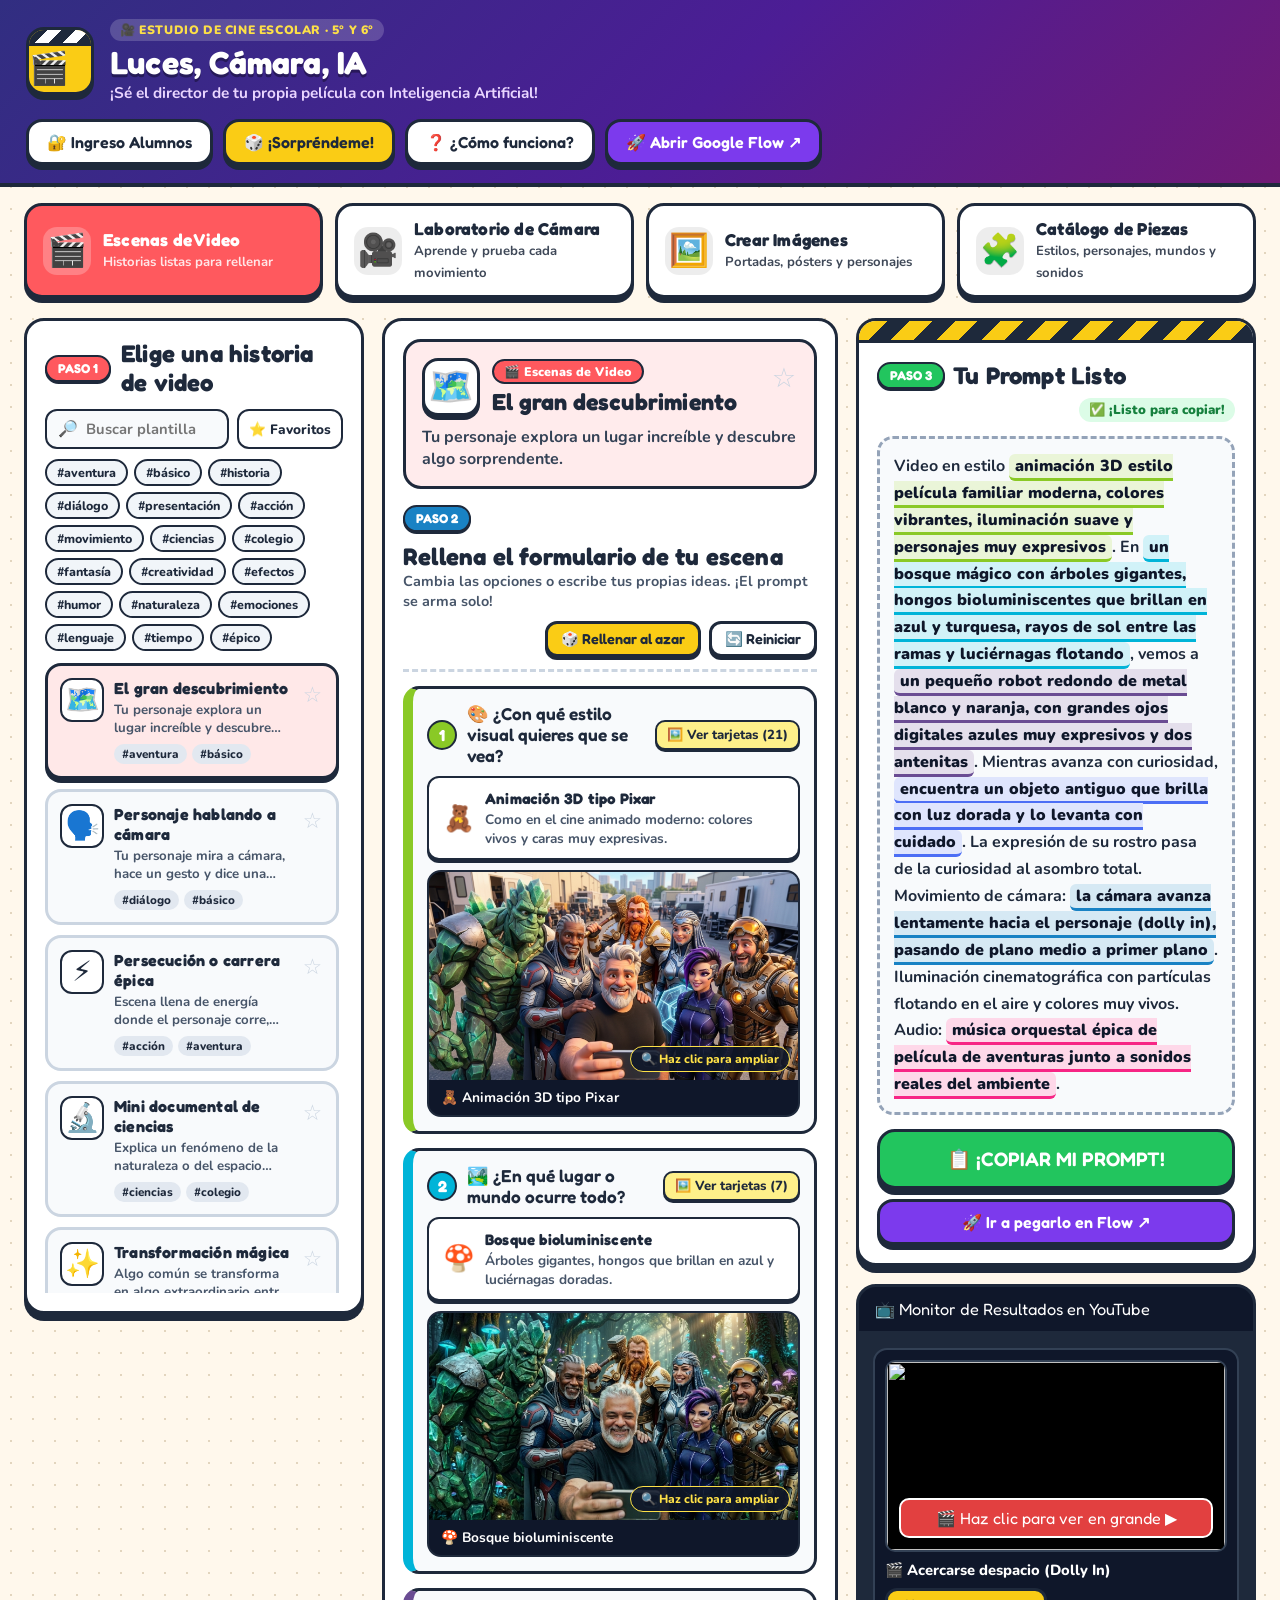
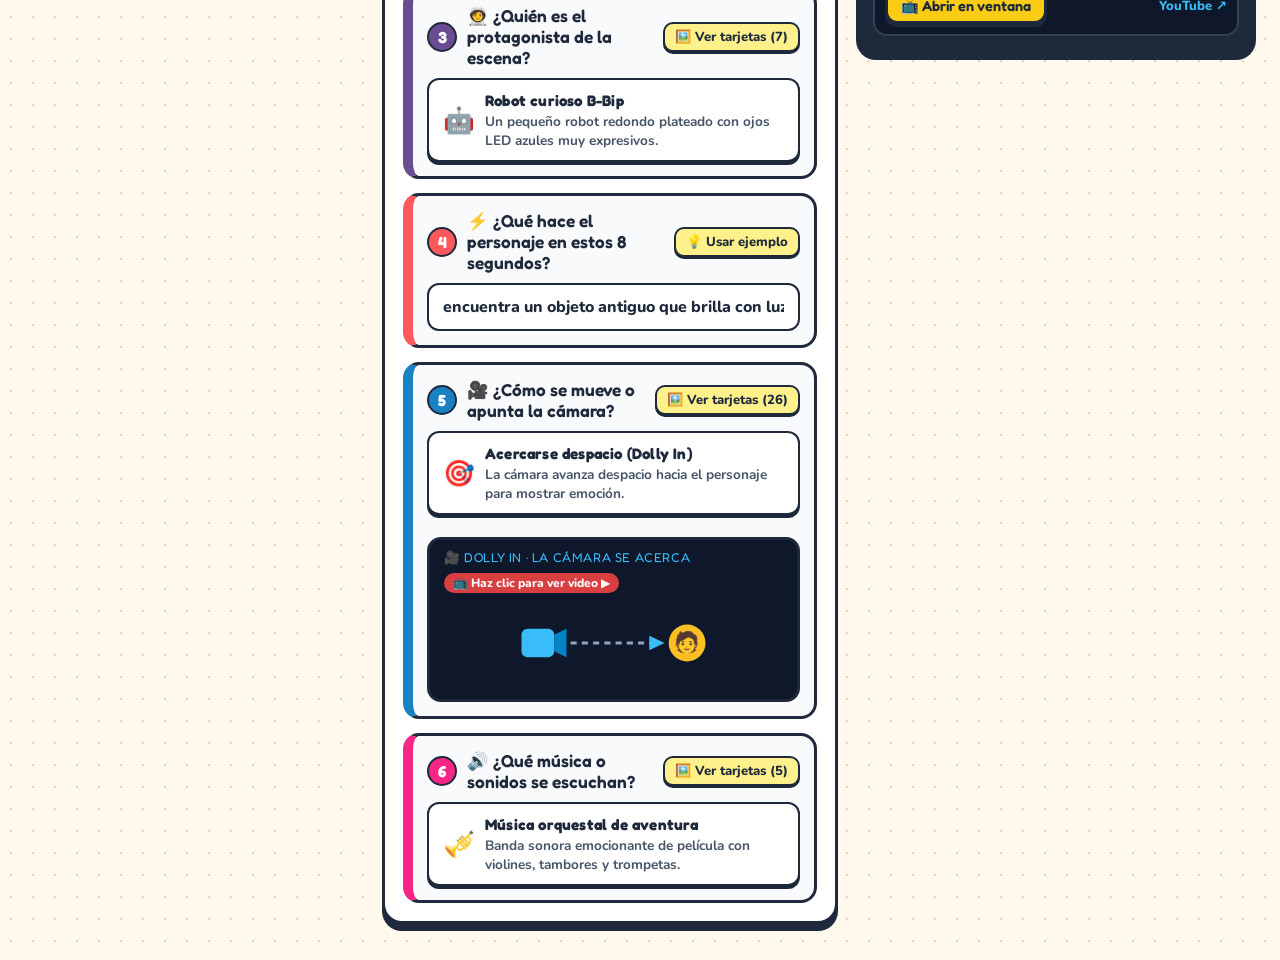
==== index.html @ a2be79e8 "Add scenario images for all 7 scenarios and show them in cards and modal" ====
<!DOCTYPE html>
<html lang="es">
<head>
  <meta charset="UTF-8">
  <meta name="viewport" content="width=device-width, initial-scale=1.0">
  <meta http-equiv="Cache-Control" content="no-cache, no-store, must-revalidate">
  <meta http-equiv="Pragma" content="no-cache">
  <meta http-equiv="Expires" content="0">
  <title>Luces, Cámara, IA 🎬 — Crea tus películas con Google Flow</title>
  <meta name="description" content="Luces, Cámara, IA: estudio de cine escolar para crear prompts de Google Flow. Elige plantilla, rellena el formulario y copia tu prompt.">
  <link rel="icon" href="data:image/svg+xml,<svg xmlns='http://www.w3.org/2000/svg' viewBox='0 0 100 100'><text y='.9em' font-size='90'>🎬</text></svg>">
  <link rel="preconnect" href="https://fonts.googleapis.com">
  <link rel="preconnect" href="https://fonts.gstatic.com" crossorigin>
  <link href="https://fonts.googleapis.com/css2?family=Fredoka:wght@500;600;700&family=Nunito:wght@600;700;800;900&display=swap" rel="stylesheet">
  <link rel="stylesheet" href="css/estilos.css?v=25">
</head>
<body>
  <!-- Aviso de borrador sin publicar (solo navegador del profe) -->
  <div id="aviso-borrador" class="aviso-borrador" hidden>
    ⚠️ Tienes cambios guardados en este navegador. Pulsa <b>💾 Exportar biblioteca.js</b> y súbelo a GitHub para que los alumnos los vean.
  </div>

  <!-- Barra superior del modo profe -->
  <div id="barra-profe" class="barra-profe" hidden>
    <span class="barra-profe__titulo">👩‍🏫 MODO PROFE ACTIVO</span>
    <button class="btn3d btn3d--sm btn3d--amarillo" data-profe="nuevo">➕ Nueva plantilla / pieza</button>
    <button class="btn3d btn3d--sm btn3d--verde" data-profe="exportar">💾 Exportar biblioteca.js</button>
    <button class="btn3d btn3d--sm btn3d--blanco" data-profe="importar">📂 Importar</button>
    <button class="btn3d btn3d--sm btn3d--blanco" data-profe="descartar">↩️ Descartar borrador</button>
    <button class="btn3d btn3d--sm btn3d--rojo" data-profe="salir">🚪 Salir</button>
    <input type="file" id="input-importar" accept=".js,.json" hidden>
  </div>

  <!-- Cabecera estilo videojuego / estudio de cine -->
  <header class="cabecera">
    <div class="cabecera__izq">
      <button id="logo" class="claqueta" title="Inicio (5 clics para Modo Profe)" aria-label="Inicio">
        <span class="claqueta__top"></span>
        <span class="claqueta__icono">🎬</span>
      </button>
      <div>
        <div class="cabecera__insignia">🎥 ESTUDIO DE CINE ESCOLAR · 5° Y 6°</div>
        <h1 id="titulo-app">Luces, Cámara, IA</h1>
        <p id="subtitulo-app" class="cabecera__sub"></p>
      </div>
    </div>

    <div class="cabecera__der">
      <button id="btn-usuario" class="btn3d btn3d--blanco" title="Inicia sesión con tu usuario del Taller de Robótica para guardar tus películas">
        🔐 Ingreso Alumnos
      </button>
      <button id="btn-azar-global" class="btn3d btn3d--amarillo" title="Elige una plantilla y rellénala al azar">
        🎲 ¡Sorpréndeme!
      </button>
      <button id="btn-ayuda" class="btn3d btn3d--blanco">
        ❓ ¿Cómo funciona?
      </button>
      <a class="btn3d btn3d--morado" href="https://labs.google/fx/tools/flow" target="_blank" rel="noopener">
        🚀 Abrir Google Flow ↗
      </a>
    </div>
  </header>

  <!-- Selector de modo principal -->
  <nav id="tabs-modo" class="tabs-modo" aria-label="Secciones del estudio">
    <button id="tab-mi-pelicula" class="tab-modo" data-modo="produccion" style="--c:#22c55e" hidden>
      <span class="tab-modo__emoji">🎞️</span>
      <div>
        <strong>Mi Película</strong>
        <small>Personajes → Escenario → Escenas</small>
      </div>
    </button>
    <button class="tab-modo activa" data-modo="video" style="--c:#ff595e">
      <span class="tab-modo__emoji">🎬</span>
      <div>
        <strong>Escenas de Video</strong>
        <small>Historias listas para rellenar</small>
      </div>
    </button>
    <button class="tab-modo" data-modo="camara" style="--c:#1982c4">
      <span class="tab-modo__emoji">🎥</span>
      <div>
        <strong>Laboratorio de Cámara</strong>
        <small>Aprende y prueba cada movimiento</small>
      </div>
    </button>
    <button class="tab-modo" data-modo="imagen" style="--c:#ff924c">
      <span class="tab-modo__emoji">🖼️</span>
      <div>
        <strong>Crear Imágenes</strong>
        <small>Portadas, pósters y personajes</small>
      </div>
    </button>
    <button class="tab-modo" data-modo="piezas" style="--c:#8ac926">
      <span class="tab-modo__emoji">🧩</span>
      <div>
        <strong>Catálogo de Piezas</strong>
        <small>Estilos, personajes, mundos y sonidos</small>
      </div>
    </button>
  </nav>

  <!-- ==================== VISTA 0: MI PELÍCULA (producción por etapas) ==================== -->
  <section id="vista-produccion" class="produccion" hidden></section>

  <!-- ==================== VISTA 1: ESTUDIO CONSTRUCTOR ==================== -->
  <main id="vista-estudio" class="estudio">
    <!-- Columna izquierda: Plantillas para elegir -->
    <aside class="panel panel--plantillas">
      <div class="panel__cab">
        <span class="paso-pill">PASO 1</span>
        <h2 id="titulo-paso1">Elige tu plantilla</h2>
      </div>

      <div class="filtros-plantillas">
        <label class="buscador">
          <span>🔎</span>
          <input id="buscar-plantilla" type="search" placeholder="Buscar plantilla o cámara…" autocomplete="off">
        </label>
        <button id="btn-solo-favs" class="btn-fav-filtro" aria-pressed="false" title="Ver solo mis favoritos">
          ⭐ Favoritos
        </button>
      </div>

      <div id="etiquetas-plantillas" class="chips-bar"></div>

      <div id="lista-plantillas" class="lista-plantillas" role="listbox" aria-label="Plantillas disponibles"></div>
    </aside>

    <!-- Columna central: Formulario interactivo de variables -->
    <section class="panel panel--formulario" aria-live="polite">
      <div id="ficha-plantilla" class="ficha-plantilla"></div>

      <div class="panel__cab panel__cab--form">
        <span class="paso-pill paso-pill--2">PASO 2</span>
        <div>
          <h2>Rellena el formulario de tu escena</h2>
          <p class="panel__sub">Cambia las opciones o escribe tus propias ideas. ¡El prompt se arma solo!</p>
        </div>
        <div class="acciones-form">
          <button id="btn-azar-campos" class="btn3d btn3d--sm btn3d--amarillo" title="Rellenar todos los campos al azar">
            🎲 Rellenar al azar
          </button>
          <button id="btn-reiniciar" class="btn3d btn3d--sm btn3d--blanco" title="Volver a las sugerencias iniciales">
            🔄 Reiniciar
          </button>
        </div>
      </div>

      <div id="contenedor-formulario" class="formulario-vars"></div>
    </section>

    <!-- Columna derecha: Claqueta con el prompt listo + Videos de YouTube -->
    <aside class="panel panel--resultado">
      <div class="claqueta-card">
        <div class="claqueta-card__franjas"></div>
        <div class="claqueta-card__cuerpo">
          <div class="claqueta-card__top">
            <span class="paso-pill paso-pill--3">PASO 3</span>
            <h2>Tu Prompt Listo</h2>
            <span id="estado-prompt" class="estado-prompt"></span>
          </div>

          <div id="vista-previa" class="vista-previa"></div>

          <div class="claqueta-card__botones">
            <button id="btn-copiar" class="btn3d btn3d--gigante btn3d--verde">
              📋 ¡COPIAR MI PROMPT!
            </button>
            <a class="btn3d btn3d--morado btn3d--bloque" href="https://labs.google/fx/tools/flow" target="_blank" rel="noopener">
              🚀 Ir a pegarlo en Flow ↗
            </a>
          </div>
        </div>
      </div>

      <!-- Monitor de resultados en YouTube -->
      <div class="tv-card">
        <div class="tv-card__cab">
          <span>📺 Monitor de Resultados en YouTube</span>
          <button id="btn-agregar-video-rapido" class="btn3d btn3d--sm btn3d--amarillo solo-profe" title="Agregar o editar links de YouTube de esta plantilla">
            ➕ Poner link YouTube
          </button>
        </div>
        <div id="contenedor-videos" class="tv-card__cuerpo"></div>
      </div>
    </aside>
  </main>

  <!-- ==================== VISTA 2: CATÁLOGO DE PIEZAS ==================== -->
  <section id="vista-piezas" class="catalogo-piezas" hidden>
    <div class="catalogo-piezas__cab">
      <div>
        <h2>🧩 Catálogo de Piezas del Estudio</h2>
        <p>Estas piezas aparecen en las listas desplegables cuando armas una escena. ¡También puedes copiarlas o mirar sus ejemplos!</p>
      </div>
      <div id="subtabs-piezas" class="subtabs-piezas"></div>
    </div>
    <div id="grilla-piezas" class="grilla-piezas"></div>
  </section>

  <!-- ==================== MODAL SELECTOR VISUAL DE PIEZAS ==================== -->
  <dialog id="dlg-selector" class="dialogo dialogo--grande">
    <div class="modal">
      <div class="modal__cab">
        <h2 id="selector-titulo">Elige una opción</h2>
        <button type="button" class="btn-cerrar" data-cerrar aria-label="Cerrar">✕</button>
      </div>
      <p id="selector-sub" class="modal__sub"></p>
      <div id="selector-grilla" class="selector-grilla"></div>
    </div>
  </dialog>

  <!-- ==================== MODAL EDITOR (MODO PROFE) ==================== -->
  <dialog id="dlg-editor" class="dialogo dialogo--grande">
    <form id="form-editor" class="modal" method="dialog">
      <div class="modal__cab">
        <h2 id="editor-titulo">Editar plantilla</h2>
        <button type="button" class="btn-cerrar" data-cerrar aria-label="Cerrar">✕</button>
      </div>

      <div class="campos-editor">
        <div class="fila-2">
          <label>Categoría
            <select name="categoria" required></select>
          </label>
          <label>Emoji / Ícono de la tarjeta
            <input name="icono" maxlength="4" placeholder="🎬">
          </label>
        </div>

        <div class="fila-2">
          <label>Título para los alumnos
            <input name="titulo" required maxlength="90" placeholder="Ej: Acercarse despacio (Dolly In)">
          </label>
          <label>Nombre técnico / Comando (opcional, para cámara)
            <input name="comando" maxlength="70" placeholder="Ej: Dolly In (Acercamiento)">
          </label>
        </div>

        <label>Explicación sencilla para niños de 5° y 6°
          <textarea name="descripcion" rows="2" placeholder="Explica qué hace este prompt o cuándo conviene usarlo"></textarea>
        </label>

        <label>Prompt prefabricado (con variables entre llaves <code>{...}</code>)
          <textarea name="prompt" rows="5" required placeholder="Video en estilo {estilo}. En {escenario}, aparece {personaje} mientras {accion:saluda a la cámara}. Movimiento de cámara: {camara}. Audio: {audio}."></textarea>
          <div class="ayuda-vars">
            <b>Insertar variable rápida:</b>
            <button type="button" class="chip-insert" data-ins="{estilo}">+ {estilo}</button>
            <button type="button" class="chip-insert" data-ins="{personaje}">+ {personaje}</button>
            <button type="button" class="chip-insert" data-ins="{escenario}">+ {escenario}</button>
            <button type="button" class="chip-insert" data-ins="{camara}">+ {camara}</button>
            <button type="button" class="chip-insert" data-ins="{audio}">+ {audio}</button>
            <button type="button" class="chip-insert" data-ins="{accion:escribe aquí un ejemplo}">+ {texto con ejemplo}</button>
            <button type="button" class="chip-insert" data-ins="{clima|soleado|lluvioso|nevando}">+ {lista de opciones}</button>
          </div>
          <div id="editor-vars-detectadas" class="editor-vars"></div>
        </label>

        <label>Texto corto cuando se usa como pieza dentro de otro prompt <small>(solo para Cámara, Estilo, Personaje, Escenario o Audio; si lo dejas vacío usa el prompt de arriba)</small>
          <input name="fragmento" placeholder="Ej: la cámara avanza lentamente hacia el personaje (dolly in)">
        </label>

        <div class="fila-2">
          <label>Animación del diagrama de cámara <small>(solo categoría Cámara)</small>
            <select name="anim">
              <option value="">Sin diagrama animado</option>
              <option value="dolly-in">🎯 Dolly In (Acercarse)</option>
              <option value="dolly-out">🔭 Dolly Out (Alejarse)</option>
              <option value="orbita">🪐 Órbita 360° (Girar alrededor)</option>
              <option value="tracking">🏃 Tracking (Seguir al personaje)</option>
              <option value="truck">🛤️ Travelling lateral (Deslizar de lado)</option>
              <option value="pan">👀 Pan / Paneo (Girar la cámara)</option>
              <option value="tilt">🦒 Tilt Up (Mirar hacia arriba)</option>
              <option value="dron">🚁 Dron aéreo (Vuelo alto)</option>
              <option value="grua">🏗️ Grúa / Crane (Subir desde el suelo)</option>
              <option value="fpv">🦅 Dron FPV (Vuelo veloz)</option>
              <option value="low-angle">🦸 Contrapicado (Desde abajo)</option>
              <option value="high-angle">🔍 Picado (Desde arriba)</option>
              <option value="pov">🥽 POV (Primera persona)</option>
              <option value="close-up">😊 Primer plano (Cara de cerca)</option>
              <option value="wide">🏔️ Plano general (Todo el paisaje)</option>
              <option value="macro">🐞 Macro / Plano detalle</option>
              <option value="static">📷 Cámara fija en trípode</option>
              <option value="handheld">📱 Cámara en mano</option>
              <option value="slowmo">🐢 Cámara lenta (Slow Motion)</option>
              <option value="timelapse">⏩ Time-lapse (Tiempo rápido)</option>
              <option value="satelite">🛰️ Zoom de satélite (Desde el espacio)</option>
              <option value="flythrough">🚀 Flythrough (Vuelo atravesando el lugar)</option>
              <option value="zoom">🔎 Zoom óptico de lente</option>
              <option value="wideangle">🌐 Lente Gran Angular (Wide-Angle)</option>
              <option value="overhead">⬇️ Plano Cenital 90° (Overhead)</option>
              <option value="hyperlapse">⚡ Hyperlapse (Tiempo rápido avanzando)</option>
            </select>
          </label>
          <label>Etiquetas <small>(separadas por coma)</small>
            <input name="etiquetas" placeholder="aventura, básico, movimiento">
          </label>
        </div>

        <label>🖼️ Imagen de ejemplo <small>(ruta en <code>images/...</code> o link de imagen)</small>
          <input name="imagen" placeholder="Ej: images/Animacion_3D_494c8dcd.jpg">
        </label>

        <label>📺 Links de resultados en YouTube <small>(uno por línea; opcional: <code>https://youtu.be/... | Título del ejemplo</code>)</small>
          <textarea name="videos" rows="3" placeholder="https://www.youtube.com/watch?v=xxxxxxxxxxx | Ejemplo hecho en clases"></textarea>
        </label>
      </div>

      <div class="modal__pie">
        <button type="button" class="btn3d btn3d--blanco" data-cerrar>Cancelar</button>
        <button type="submit" class="btn3d btn3d--verde">💾 Guardar cambios</button>
      </div>
    </form>
  </dialog>

  <!-- ==================== MODAL AYUDA ==================== -->
  <dialog id="dlg-ayuda" class="dialogo">
    <div class="modal">
      <div class="modal__cab">
        <h2>🎬 ¿Cómo crear tu película en 3 pasos?</h2>
        <button type="button" class="btn-cerrar" data-cerrar aria-label="Cerrar">✕</button>
      </div>
      <div class="guia-pasos">
        <div class="guia-paso">
          <span class="paso-pill">PASO 1</span>
          <p><b>Elige una plantilla</b> en la columna de la izquierda (una escena de video, un comando de cámara o una imagen).</p>
        </div>
        <div class="guia-paso">
          <span class="paso-pill paso-pill--2">PASO 2</span>
          <p><b>Rellena el formulario del centro</b>: elige tu estilo visual, tu personaje, el lugar, el movimiento de cámara y escribe qué ocurre.</p>
        </div>
        <div class="guia-paso">
          <span class="paso-pill paso-pill--3">PASO 3</span>
          <p>Pulsa el botón verde <b>📋 ¡COPIAR MI PROMPT!</b>, abre <b>Google Flow</b>, pégalo y ¡mira cómo cobra vida!</p>
        </div>
      </div>
      <div class="guia-tips">
        <h3>💡 Trucos de Director de Cine</h3>
        <ul>
          <li>⏱️ Los videos de Flow duran unos <b>8 segundos</b>: pide una sola acción clara y frases cortas.</li>
          <li>🎥 En <b>Laboratorio de Cámara</b> puedes ver dibujos animados que te muestran cómo se mueve cada cámara.</li>
          <li>🎲 Si no sabes qué inventar, aprieta el botón <b>¡Sorpréndeme!</b> para mezclar ideas al azar.</li>
          <li>📺 Mira el <b>Monitor de Resultados</b> a la derecha para ver los videos de ejemplo en YouTube.</li>
        </ul>
      </div>
      <div class="modal__pie">
        <button type="button" class="btn3d btn3d--verde" data-cerrar>¡A dirigir! 🎬</button>
      </div>
    </div>
  </dialog>

  <!-- ==================== MODAL USUARIO / MIS PELÍCULAS ==================== -->
  <dialog id="dlg-usuario" class="dialogo dialogo--grande">
    <div class="modal">
      <div class="modal__cab">
        <h2>🎬 Credencial de Director/a · Colegio Paulo Freire</h2>
        <button type="button" class="btn-cerrar" data-cerrar aria-label="Cerrar">✕</button>
      </div>
      <div id="usuario-modal-cuerpo"></div>
    </div>
  </dialog>

  <!-- ==================== MODAL VISOR DE IMAGEN Y VIDEO YOUTUBE ==================== -->
  <dialog id="dlg-visor-media" class="dialogo dialogo--visor">
    <div class="modal modal--visor">
      <div class="modal__cab">
        <div>
          <span id="visor-badge" class="badge-mini">🎬 VISTA DE EJEMPLO</span>
          <h2 id="visor-titulo">Ejemplo</h2>
        </div>
        <button type="button" class="btn-cerrar" data-cerrar aria-label="Cerrar">✕</button>
      </div>
      <p id="visor-desc" class="modal__sub"></p>
      <div id="visor-cuerpo" class="visor-cuerpo"></div>
      <div class="modal__pie">
        <a id="visor-link-yt" class="btn3d btn3d--sm btn3d--rojo" href="#" target="_blank" rel="noopener" hidden>▶️ Abrir en YouTube ↗</a>
        <button type="button" class="btn3d btn3d--sm btn3d--verde" data-cerrar>Cerrar</button>
      </div>
    </div>
  </dialog>

  <div id="toast" class="toast" role="status" aria-live="polite"></div>

  <script src="https://www.gstatic.com/firebasejs/10.8.0/firebase-app-compat.js"></script>
  <script src="https://www.gstatic.com/firebasejs/10.8.0/firebase-firestore-compat.js"></script>
  <script src="js/usuarios.js?v=25"></script>
  <script src="biblioteca.js?v=25"></script>
  <script src="js/produccion.js?v=25"></script>
  <script src="js/app.js?v=25"></script>
</body>
</html>
---- css/estilos.css ----
/* =====================================================================
   Estudio Flow — Diseño visual estilo Videojuego / Estudio de Cine
   (Inspirado en Duolingo / Kahoot / Scratch para alumnos de 5° y 6°)
   ===================================================================== */

:root {
  --fondo: #fff8ec;
  --panel: #ffffff;
  --tinta: #1e293b;
  --suave: #475569;
  --borde: #1e293b;
  --verde: #22c55e;
  --verde-sombra: #15803d;
  --amarillo: #facc15;
  --amarillo-sombra: #ca8a04;
  --morado: #7c3aed;
  --morado-sombra: #5b21b6;
  --rojo: #ef4444;
  --rojo-sombra: #b91c1c;
  --azul: #0ea5e9;
  --c: #ff595e;
  --radio: 20px;
}

*, *::before, *::after {
  box-sizing: border-box;
}

/* El atributo hidden siempre debe ocultar, aunque la clase defina display */
[hidden] {
  display: none !important;
}

body {
  margin: 0;
  font-family: 'Nunito', system-ui, sans-serif;
  color: var(--tinta);
  background-color: var(--fondo);
  background-image: radial-gradient(#e2d5be 1.5px, transparent 1.5px);
  background-size: 22px 22px;
  min-height: 100vh;
}

h1, h2, h3, strong {
  font-family: 'Fredoka', 'Nunito', sans-serif;
  margin: 0;
  letter-spacing: 0.2px;
}

p {
  margin: 0;
}

button, input, select, textarea {
  font: inherit;
  color: inherit;
}

/* ---------- Avisos y Barra Profe ---------- */
.aviso-borrador {
  background: #fde047;
  color: #1e293b;
  font-weight: 800;
  text-align: center;
  padding: 10px 16px;
  border-bottom: 3px solid var(--borde);
}

.barra-profe {
  background: #0f172a;
  color: #fff;
  padding: 10px 20px;
  display: flex;
  flex-wrap: wrap;
  align-items: center;
  gap: 10px;
  border-bottom: 3px solid var(--borde);
}

.barra-profe__titulo {
  font-family: 'Fredoka', sans-serif;
  font-size: 1.05rem;
  color: #fde047;
  margin-right: auto;
}

.solo-profe {
  display: none !important;
}

body.es-profe .solo-profe {
  display: inline-flex !important;
}

/* ---------- Botones 3D táctiles (estilo Duolingo/Kahoot) ---------- */
.btn3d {
  display: inline-flex;
  align-items: center;
  justify-content: center;
  gap: 8px;
  font-family: 'Fredoka', sans-serif;
  font-weight: 600;
  font-size: 1rem;
  padding: 10px 18px;
  border-radius: 16px;
  border: 3px solid var(--borde);
  background: #fff;
  color: var(--tinta);
  box-shadow: 0 5px 0 var(--borde);
  text-decoration: none;
  cursor: pointer;
  user-select: none;
  transition: transform 0.08s, box-shadow 0.08s, filter 0.12s;
}

.btn3d:hover {
  filter: brightness(1.04);
  transform: translateY(-1px);
  box-shadow: 0 6px 0 var(--borde);
}

.btn3d:active {
  transform: translateY(4px);
  box-shadow: 0 1px 0 var(--borde);
}

.btn3d--verde {
  background: #22c55e;
  color: #fff;
}

.btn3d--amarillo {
  background: #facc15;
  color: #1e293b;
}

.btn3d--morado {
  background: #7c3aed;
  color: #fff;
}

.btn3d--rojo {
  background: #ef4444;
  color: #fff;
}

.btn3d--blanco {
  background: #ffffff;
  color: var(--tinta);
}

.btn3d--activo {
  background: var(--c, #8ac926);
  color: #fff;
}

.btn3d--sm {
  padding: 6px 13px;
  font-size: 0.9rem;
  border-radius: 12px;
  box-shadow: 0 3px 0 var(--borde);
}

.btn3d--gigante {
  width: 100%;
  padding: 15px 20px;
  font-size: 1.22rem;
  border-radius: 18px;
  box-shadow: 0 6px 0 var(--borde);
}

.btn3d--bloque {
  width: 100%;
}

/* ---------- Cabecera Estudio ---------- */
.cabecera {
  background: linear-gradient(135deg, #312e81 0%, #4c1d95 55%, #701a75 100%);
  color: #fff;
  padding: 18px 26px;
  border-bottom: 4px solid var(--borde);
  display: flex;
  flex-wrap: wrap;
  align-items: center;
  justify-content: space-between;
  gap: 16px;
}

.cabecera__izq {
  display: flex;
  align-items: center;
  gap: 16px;
}

.claqueta {
  width: 68px;
  height: 68px;
  border-radius: 18px;
  border: 3px solid var(--borde);
  background: #facc15;
  box-shadow: 0 5px 0 var(--borde);
  padding: 0;
  overflow: hidden;
  display: flex;
  flex-direction: column;
  cursor: pointer;
  transition: transform 0.15s;
}

.claqueta:hover {
  transform: rotate(-5deg) scale(1.05);
}

.claqueta__top {
  height: 16px;
  width: 100%;
  background: repeating-linear-gradient(
    -45deg,
    #1e293b 0 10px,
    #ffffff 10px 20px
  );
  border-bottom: 3px solid var(--borde);
}

.claqueta__icono {
  flex: 1;
  display: flex;
  align-items: center;
  justify-content: center;
  font-size: 2rem;
}

.cabecera__insignia {
  display: inline-block;
  background: rgba(255, 255, 255, 0.18);
  color: #fde047;
  font-weight: 900;
  font-size: 0.76rem;
  padding: 3px 10px;
  border-radius: 999px;
  letter-spacing: 0.6px;
  margin-bottom: 2px;
}

.cabecera h1 {
  font-size: clamp(1.45rem, 2.5vw, 2rem);
  text-shadow: 0 3px 0 rgba(0, 0, 0, 0.35);
}

.cabecera__sub {
  color: #e9d5ff;
  font-weight: 700;
  font-size: 0.96rem;
}

.cabecera__der {
  display: flex;
  flex-wrap: wrap;
  align-items: center;
  gap: 10px;
}

/* ---------- Pestañas de modo ---------- */
.tabs-modo {
  display: grid;
  grid-template-columns: repeat(auto-fit, minmax(220px, 1fr));
  gap: 12px;
  padding: 16px 24px 8px;
  max-width: 1600px;
  margin: 0 auto;
}

.tab-modo {
  display: flex;
  align-items: center;
  gap: 12px;
  text-align: left;
  padding: 12px 16px;
  border-radius: 18px;
  border: 3px solid var(--borde);
  background: #fff;
  box-shadow: 0 5px 0 var(--borde);
  cursor: pointer;
  transition: transform 0.1s, background 0.15s;
}

.tab-modo:hover {
  transform: translateY(-2px);
}

.tab-modo.activa {
  background: var(--c);
  color: #fff;
}

.tab-modo__emoji {
  font-size: 2rem;
  width: 48px;
  height: 48px;
  border-radius: 14px;
  background: rgba(0, 0, 0, 0.07);
  display: flex;
  align-items: center;
  justify-content: center;
  flex-shrink: 0;
}

.tab-modo.activa .tab-modo__emoji {
  background: rgba(255, 255, 255, 0.24);
}

.tab-modo strong {
  display: block;
  font-size: 1.08rem;
}

.tab-modo small {
  font-weight: 700;
  opacity: 0.85;
  font-size: 0.82rem;
}

/* ---------- Layout de 3 columnas del Estudio ---------- */
.estudio {
  display: grid;
  grid-template-columns: 340px minmax(0, 1fr) 400px;
  gap: 18px;
  padding: 12px 24px 36px;
  max-width: 1600px;
  margin: 0 auto;
  align-items: start;
}

.panel {
  background: var(--panel);
  border: 3px solid var(--borde);
  border-radius: var(--radio);
  box-shadow: 0 7px 0 var(--borde);
  padding: 18px;
}

.panel__cab {
  display: flex;
  align-items: center;
  gap: 10px;
  margin-bottom: 12px;
}

.panel__cab--form {
  flex-wrap: wrap;
  padding-bottom: 12px;
  border-bottom: 3px dashed #cbd5e1;
  margin-top: 16px;
}

.panel__sub {
  font-size: 0.9rem;
  color: var(--suave);
  font-weight: 700;
}

.acciones-form {
  margin-left: auto;
  display: flex;
  gap: 8px;
}

.paso-pill {
  background: #ff595e;
  color: #fff;
  font-family: 'Fredoka', sans-serif;
  font-weight: 700;
  font-size: 0.8rem;
  padding: 4px 11px;
  border-radius: 999px;
  border: 2px solid var(--borde);
  box-shadow: 0 2px 0 var(--borde);
  white-space: nowrap;
}

.paso-pill--2 {
  background: #1982c4;
}

.paso-pill--3 {
  background: #22c55e;
}

/* ---------- Columna 1: Lista de Plantillas ---------- */
.filtros-plantillas {
  display: flex;
  gap: 8px;
  margin-bottom: 10px;
}

.buscador {
  flex: 1;
  display: flex;
  align-items: center;
  gap: 6px;
  background: #f8fafc;
  border: 2.5px solid var(--borde);
  border-radius: 12px;
  padding: 7px 11px;
}

.buscador input {
  border: none;
  outline: none;
  background: transparent;
  width: 100%;
  font-weight: 700;
  font-size: 0.92rem;
}

.btn-fav-filtro {
  border: 2.5px solid var(--borde);
  border-radius: 12px;
  background: #fff;
  font-weight: 800;
  font-size: 0.85rem;
  padding: 6px 10px;
  cursor: pointer;
}

.btn-fav-filtro[aria-pressed="true"] {
  background: #fef08a;
}

.chips-bar {
  display: flex;
  flex-wrap: wrap;
  gap: 6px;
  margin-bottom: 12px;
}

.chip-filtro {
  border: 2px solid var(--borde);
  background: #f1f5f9;
  border-radius: 999px;
  padding: 3px 10px;
  font-size: 0.78rem;
  font-weight: 800;
  cursor: pointer;
}

.chip-filtro.activa {
  background: #1e293b;
  color: #fff;
}

.lista-plantillas {
  display: flex;
  flex-direction: column;
  gap: 10px;
  max-height: 70vh;
  overflow-y: auto;
  padding-right: 4px;
}

.item-plantilla {
  display: flex;
  align-items: flex-start;
  gap: 10px;
  padding: 12px;
  border-radius: 16px;
  border: 3px solid #cbd5e1;
  background: #f8fafc;
  cursor: pointer;
  transition: transform 0.1s, border-color 0.12s, background 0.12s;
}

.item-plantilla:hover {
  border-color: var(--borde);
  background: #fff;
  transform: translateX(3px);
}

.item-plantilla.activa {
  border-color: var(--borde);
  background: color-mix(in srgb, var(--c) 14%, #ffffff);
  box-shadow: 0 4px 0 var(--borde);
}

.item-plantilla__icono {
  font-size: 1.75rem;
  width: 44px;
  height: 44px;
  border-radius: 12px;
  background: #fff;
  border: 2px solid var(--borde);
  display: flex;
  align-items: center;
  justify-content: center;
  flex-shrink: 0;
}

.item-plantilla__info {
  flex: 1;
  min-width: 0;
  display: flex;
  flex-direction: column;
  gap: 3px;
}

.item-plantilla__cmd {
  font-size: 0.74rem;
  font-weight: 900;
  color: #0369a1;
  text-transform: uppercase;
}

.item-plantilla__info strong {
  font-size: 1rem;
  line-height: 1.25;
}

.item-plantilla__info small {
  color: var(--suave);
  font-size: 0.83rem;
  font-weight: 700;
  display: -webkit-box;
  -webkit-line-clamp: 2;
  -webkit-box-orient: vertical;
  overflow: hidden;
}

.item-plantilla__meta {
  display: flex;
  flex-wrap: wrap;
  gap: 5px;
  margin-top: 4px;
}

.badge-mini {
  font-size: 0.73rem;
  font-weight: 800;
  background: #e2e8f0;
  padding: 2px 8px;
  border-radius: 999px;
}

.badge-mini--yt {
  background: #fee2e2;
  color: #b91c1c;
}

.badge-mini--var {
  background: #dbeafe;
  color: #1e40af;
}

.btn-estrella {
  border: none;
  background: transparent;
  font-size: 1.35rem;
  color: #cbd5e1;
  cursor: pointer;
  padding: 2px;
}

.btn-estrella.on {
  color: #eab308;
}

.btn-estrella--lg {
  font-size: 1.7rem;
}

/* ---------- Columna 2: Ficha + Diagrama Cámara + Formulario ---------- */
.ficha-plantilla {
  background: color-mix(in srgb, var(--c) 12%, #ffffff);
  border: 3px solid var(--borde);
  border-radius: 18px;
  padding: 16px;
}

.ficha-plantilla__top {
  display: flex;
  align-items: flex-start;
  justify-content: space-between;
  gap: 10px;
}

.ficha-plantilla__titular {
  display: flex;
  align-items: center;
  gap: 12px;
}

.ficha-plantilla__icono {
  font-size: 2.3rem;
  width: 58px;
  height: 58px;
  border-radius: 16px;
  background: #fff;
  border: 3px solid var(--borde);
  box-shadow: 0 4px 0 var(--borde);
  display: flex;
  align-items: center;
  justify-content: center;
  flex-shrink: 0;
}

.ficha-plantilla__badge {
  display: inline-block;
  background: var(--c);
  color: #fff;
  font-weight: 900;
  font-size: 0.78rem;
  padding: 2px 10px;
  border-radius: 999px;
  border: 2px solid var(--borde);
}

.ficha-plantilla h2 {
  font-size: 1.45rem;
  margin-top: 3px;
}

.ficha-plantilla__acciones {
  display: flex;
  align-items: center;
  gap: 6px;
}

.ficha-plantilla__desc {
  margin-top: 10px;
  font-weight: 700;
  color: #334155;
  font-size: 1rem;
}

/* Diagrama animado de cámara + Vista previa YouTube al acercar el mouse */
.diagrama-camara {
  margin-top: 12px;
  background: #0f172a;
  color: #fff;
  border: 3px solid var(--borde);
  border-radius: 14px;
  padding: 10px 14px;
  position: relative;
  overflow: hidden;
  transition: border-color 0.2s, box-shadow 0.2s;
}

.diagrama-camara--con-video {
  cursor: pointer;
}

.diagrama-camara--con-video:hover {
  border-color: #ef4444;
  box-shadow: 0 0 0 3px rgba(239, 68, 68, 0.28);
}

.diagrama-camara__top {
  display: flex;
  align-items: center;
  justify-content: space-between;
  gap: 8px;
  flex-wrap: wrap;
  margin-bottom: 4px;
}

.diagrama-camara__badge {
  font-family: 'Fredoka', sans-serif;
  font-size: 0.8rem;
  color: #38bdf8;
  letter-spacing: 0.6px;
}

.diagrama-camara__hint {
  font-size: 0.75rem;
  font-weight: 800;
  background: rgba(239, 68, 68, 0.9);
  color: #fff;
  padding: 2px 9px;
  border-radius: 999px;
}

.diagrama-camara__visor {
  position: relative;
  width: 100%;
  border-radius: 10px;
  overflow: hidden;
}

.cam-svg {
  width: 100%;
  max-height: 92px;
  display: block;
}

@keyframes movDollyIn {
  0%, 100% { transform: translateX(0); }
  50% { transform: translateX(65px); }
}
@keyframes movDollyOut {
  0%, 100% { transform: translateX(0); }
  50% { transform: translateX(-60px); }
}
@keyframes movOrbita {
  0% { transform: translate(0, 0); }
  25% { transform: translate(68px, -28px); }
  50% { transform: translate(136px, 0); }
  75% { transform: translate(68px, 28px); }
  100% { transform: translate(0, 0); }
}
@keyframes movTracking {
  0%, 100% { transform: translateX(0); }
  50% { transform: translateX(42px); }
}
@keyframes movPan {
  0%, 100% { transform: rotate(-14deg); }
  50% { transform: rotate(14deg); }
}
@keyframes movTilt {
  0%, 100% { transform: rotate(10deg); }
  50% { transform: rotate(-16deg); }
}
@keyframes movGrua {
  0%, 100% { transform: translateY(0); }
  50% { transform: translateY(-36px); }
}
@keyframes movHandheld {
  0%, 100% { transform: translate(0, 0) rotate(0deg); }
  25% { transform: translate(3px, -2px) rotate(1.5deg); }
  50% { transform: translate(-3px, 2px) rotate(-1.5deg); }
  75% { transform: translate(2px, 3px) rotate(1deg); }
}

.anim-dolly-in { animation: movDollyIn 2.6s ease-in-out infinite; }
.anim-dolly-out { animation: movDollyOut 2.6s ease-in-out infinite; }
.anim-orbita { animation: movOrbita 3.4s linear infinite; }
.anim-tracking, .anim-truck, .anim-dron { animation: movTracking 2.6s ease-in-out infinite; }
.anim-pan { animation: movPan 2.8s ease-in-out infinite; }
.anim-tilt { animation: movTilt 2.6s ease-in-out infinite; }
.anim-grua { animation: movGrua 2.6s ease-in-out infinite; }
.anim-handheld { animation: movHandheld 0.9s ease-in-out infinite; }

/* Formulario de variables */
.formulario-vars {
  display: flex;
  flex-direction: column;
  gap: 14px;
  margin-top: 14px;
}

.bloque-var {
  background: #f8fafc;
  border: 3px solid var(--borde);
  border-left: 10px solid var(--vc, #4c6ef5);
  border-radius: 16px;
  padding: 14px;
  display: flex;
  flex-direction: column;
  gap: 10px;
}

.bloque-var__cab {
  display: flex;
  align-items: center;
  gap: 10px;
  flex-wrap: wrap;
}

.bloque-var__num {
  width: 30px;
  height: 30px;
  border-radius: 50%;
  background: var(--vc, #4c6ef5);
  color: #fff;
  border: 2px solid var(--borde);
  font-family: 'Fredoka', sans-serif;
  font-weight: 700;
  display: flex;
  align-items: center;
  justify-content: center;
  flex-shrink: 0;
}

.bloque-var__pregunta {
  font-family: 'Fredoka', sans-serif;
  font-size: 1.08rem;
  font-weight: 600;
  flex: 1;
}

.btn-galeria, .btn-ejemplo {
  border: 2px solid var(--borde);
  background: #fef08a;
  border-radius: 10px;
  padding: 4px 10px;
  font-weight: 800;
  font-size: 0.82rem;
  box-shadow: 0 2px 0 var(--borde);
  cursor: pointer;
}

.btn-galeria:hover, .btn-ejemplo:hover {
  background: #fde047;
}

.select-grande, .input-grande {
  width: 100%;
  padding: 11px 14px;
  border-radius: 12px;
  border: 2.5px solid var(--borde);
  background: #fff;
  font-weight: 800;
  font-size: 1rem;
}

.select-grande:focus, .input-grande:focus {
  outline: none;
  box-shadow: 0 0 0 4px rgba(14, 165, 233, 0.25);
}

.input-grande--compacto {
  padding: 8px 12px;
  font-size: 0.92rem;
}

.pista-seleccion {
  display: flex;
  align-items: center;
  gap: 10px;
  background: #fff;
  border: 2px dashed #94a3b8;
  border-radius: 12px;
  padding: 10px 14px;
}

.pista-seleccion--clic {
  cursor: pointer;
  border: 2.5px solid var(--borde);
  box-shadow: 0 3px 0 var(--borde);
  transition: transform 0.12s, background 0.15s;
}

.pista-seleccion--clic:hover {
  background: #fef9c3;
  transform: translateY(-1px);
}

.pista-seleccion__icono {
  font-size: 1.6rem;
}

.pista-seleccion strong {
  font-size: 0.95rem;
}

.pista-seleccion p {
  font-size: 0.85rem;
  color: var(--suave);
  font-weight: 700;
}

.opciones-pills {
  display: flex;
  flex-wrap: wrap;
  gap: 8px;
}

.pill-opcion {
  padding: 8px 14px;
  border-radius: 12px;
  border: 2.5px solid var(--borde);
  background: #fff;
  font-weight: 800;
  font-size: 0.92rem;
  box-shadow: 0 3px 0 var(--borde);
  cursor: pointer;
}

.pill-opcion.activa {
  background: #facc15;
  transform: translateY(1px);
}

/* ---------- Columna 3: Claqueta del Prompt + TV YouTube ---------- */
.panel--resultado {
  background: transparent;
  border: none;
  box-shadow: none;
  padding: 0;
  display: flex;
  flex-direction: column;
  gap: 18px;
  position: sticky;
  top: 14px;
}

.claqueta-card {
  background: #fff;
  border: 3px solid var(--borde);
  border-radius: var(--radio);
  box-shadow: 0 7px 0 var(--borde);
  overflow: hidden;
}

.claqueta-card__franjas {
  height: 22px;
  background: repeating-linear-gradient(
    -45deg,
    #1e293b 0 16px,
    #facc15 16px 32px
  );
  border-bottom: 3px solid var(--borde);
}

.claqueta-card__cuerpo {
  padding: 18px;
  display: flex;
  flex-direction: column;
  gap: 14px;
}

.claqueta-card__top {
  display: flex;
  align-items: center;
  gap: 8px;
  flex-wrap: wrap;
}

.estado-prompt {
  margin-left: auto;
  font-size: 0.82rem;
  font-weight: 900;
  padding: 3px 10px;
  border-radius: 999px;
}

.estado-prompt--ok {
  background: #dcfce7;
  color: #15803d;
}

.estado-prompt--falta {
  background: #fef3c7;
  color: #b45309;
}

.vista-previa {
  background: #f8fafc;
  border: 3px dashed #94a3b8;
  border-radius: 16px;
  padding: 14px;
  font-size: 1rem;
  line-height: 1.68;
  font-weight: 700;
  color: #1e293b;
}

mark.var-llena {
  background: color-mix(in srgb, var(--vc, #4c6ef5) 18%, #ffffff);
  color: #0f172a;
  border-bottom: 3px solid var(--vc, #4c6ef5);
  padding: 1px 6px;
  border-radius: 6px;
  font-weight: 900;
}

mark.var-vacia {
  background: #fee2e2;
  color: #b91c1c;
  border: 2px dashed #ef4444;
  padding: 1px 8px;
  border-radius: 6px;
  font-weight: 900;
}

.claqueta-card__botones {
  display: flex;
  flex-direction: column;
  gap: 10px;
}

/* Monitor de YouTube */
.tv-card {
  background: #1e293b;
  color: #fff;
  border: 3px solid var(--borde);
  border-radius: var(--radio);
  box-shadow: 0 7px 0 var(--borde);
  overflow: hidden;
}

.tv-card__cab {
  background: #0f172a;
  padding: 12px 16px;
  font-family: 'Fredoka', sans-serif;
  font-size: 1.02rem;
  display: flex;
  align-items: center;
  justify-content: space-between;
  gap: 8px;
  border-bottom: 3px solid var(--borde);
}

.tv-card__cuerpo {
  padding: 14px;
  display: flex;
  flex-direction: column;
  gap: 14px;
}

.tv-vacio {
  text-align: center;
  padding: 18px 10px;
  color: #cbd5e1;
}

.tv-vacio__icono {
  font-size: 2.4rem;
  margin-bottom: 6px;
}

.tv-vacio__sub {
  font-size: 0.85rem;
  color: #94a3b8;
  margin-top: 4px;
}

.yt-card {
  background: #0f172a;
  border: 2px solid #334155;
  border-radius: 14px;
  padding: 10px;
  display: flex;
  flex-direction: column;
  gap: 8px;
}

.yt-thumb, .yt-iframe {
  width: 100%;
  aspect-ratio: 16 / 9;
  border-radius: 10px;
  border: 2px solid #334155;
  overflow: hidden;
  position: relative;
  padding: 0;
  background: #000;
  cursor: pointer;
}

.yt-thumb img {
  width: 100%;
  height: 100%;
  object-fit: cover;
  display: block;
}

.yt-play {
  position: absolute;
  inset: auto 12px 12px 12px;
  background: rgba(239, 68, 68, 0.95);
  color: #fff;
  font-family: 'Fredoka', sans-serif;
  padding: 8px 14px;
  border-radius: 10px;
  border: 2px solid #fff;
  text-align: center;
}

.yt-card__titulo {
  font-weight: 800;
  font-size: 0.92rem;
}

.yt-ext {
  color: #38bdf8;
  font-size: 0.82rem;
  font-weight: 800;
  text-decoration: none;
}

/* ---------- Vista 2: Catálogo de Piezas ---------- */
.catalogo-piezas {
  max-width: 1600px;
  margin: 0 auto;
  padding: 14px 24px 40px;
}

.catalogo-piezas__cab {
  background: #fff;
  border: 3px solid var(--borde);
  border-radius: var(--radio);
  box-shadow: 0 6px 0 var(--borde);
  padding: 18px 22px;
  display: flex;
  flex-wrap: wrap;
  align-items: center;
  justify-content: space-between;
  gap: 14px;
  margin-bottom: 18px;
}

.subtabs-piezas {
  display: flex;
  flex-wrap: wrap;
  gap: 8px;
}

.grilla-piezas {
  display: grid;
  grid-template-columns: repeat(auto-fill, minmax(300px, 1fr));
  gap: 16px;
}

.card-catalogo {
  background: #fff;
  border: 3px solid var(--borde);
  border-top: 8px solid var(--c);
  border-radius: 18px;
  box-shadow: 0 6px 0 var(--borde);
  padding: 16px;
  display: flex;
  flex-direction: column;
  gap: 10px;
}

.card-catalogo__top {
  display: flex;
  align-items: center;
  gap: 12px;
  min-height: 58px;
}

.card-catalogo__top h3 {
  font-size: 1.02rem;
  line-height: 1.22;
  display: -webkit-box;
  -webkit-line-clamp: 2;
  -webkit-box-orient: vertical;
  overflow: hidden;
}

.card-catalogo__icono {
  font-size: 2rem;
  width: 50px;
  height: 50px;
  flex-shrink: 0;
  border-radius: 14px;
  background: #f8fafc;
  border: 2.5px solid var(--borde);
  display: flex;
  align-items: center;
  justify-content: center;
}

.card-catalogo__desc {
  color: var(--suave);
  font-weight: 700;
  font-size: 0.92rem;
  line-height: 1.38;
  height: calc(2 * 1.38em);
  margin: 0;
  display: -webkit-box;
  -webkit-line-clamp: 2;
  -webkit-box-orient: vertical;
  overflow: hidden;
}

.card-catalogo__fragmento {
  background: #f8fafc;
  border: 2px dashed #cbd5e1;
  border-radius: 12px;
  padding: 8px 10px;
  display: flex;
  flex-direction: column;
  justify-content: flex-start;
  gap: 4px;
  flex: 1;
}

.card-catalogo__fragmento code {
  font-size: 0.85rem;
  color: #0f172a;
  font-weight: 700;
}

.card-catalogo__pie {
  display: flex;
  gap: 8px;
  flex-wrap: wrap;
}

/* ---------- Modales ---------- */
.dialogo {
  border: 4px solid var(--borde);
  border-radius: 24px;
  box-shadow: 0 12px 0 var(--borde);
  padding: 0;
  max-width: 680px;
  width: calc(100% - 24px);
  max-height: 90vh;
}

.dialogo--grande {
  max-width: 920px;
}

.dialogo::backdrop {
  background: rgba(15, 23, 42, 0.65);
  backdrop-filter: blur(3px);
}

.modal {
  padding: 22px;
  max-height: 88vh;
  overflow-y: auto;
  display: flex;
  flex-direction: column;
  gap: 14px;
}

.modal__cab {
  display: flex;
  align-items: center;
  justify-content: space-between;
  gap: 12px;
}

.modal__sub {
  color: var(--suave);
  font-weight: 700;
}

.btn-cerrar {
  width: 40px;
  height: 40px;
  border-radius: 12px;
  border: 2.5px solid var(--borde);
  background: #fee2e2;
  font-weight: 900;
  cursor: pointer;
}

.selector-grilla {
  display: grid;
  grid-template-columns: repeat(auto-fill, minmax(250px, 1fr));
  gap: 12px;
}

.card-pieza-sel {
  text-align: left;
  background: #fff;
  border: 3px solid var(--borde);
  border-radius: 16px;
  padding: 12px;
  box-shadow: 0 4px 0 var(--borde);
  cursor: pointer;
  display: flex;
  flex-direction: column;
  gap: 8px;
}

.card-pieza-sel:hover, .card-pieza-sel.activa {
  background: #fef9c3;
  transform: translateY(-2px);
}

.card-pieza-sel__top {
  display: flex;
  align-items: center;
  gap: 10px;
  min-height: 50px;
}

.card-pieza-sel__icono {
  font-size: 1.8rem;
  flex-shrink: 0;
}

.card-pieza-sel__cmd {
  display: block;
  font-size: 0.72rem;
  font-weight: 900;
  color: #0369a1;
}

.card-pieza-sel p {
  font-size: 0.85rem;
  color: var(--suave);
  font-weight: 700;
  line-height: 1.38;
  height: calc(2 * 1.38em);
  margin: 0;
  display: -webkit-box;
  -webkit-line-clamp: 2;
  -webkit-box-orient: vertical;
  overflow: hidden;
}

/* Editor del profe */
.campos-editor {
  display: flex;
  flex-direction: column;
  gap: 12px;
}

.fila-2 {
  display: grid;
  grid-template-columns: 1fr 1fr;
  gap: 12px;
}

.campos-editor label {
  display: flex;
  flex-direction: column;
  gap: 5px;
  font-weight: 800;
  font-size: 0.92rem;
}

.campos-editor input,
.campos-editor select,
.campos-editor textarea {
  padding: 9px 12px;
  border-radius: 12px;
  border: 2.5px solid var(--borde);
  font-weight: 700;
}

.ayuda-vars {
  display: flex;
  flex-wrap: wrap;
  align-items: center;
  gap: 6px;
  margin-top: 4px;
}

.chip-insert {
  border: 2px solid var(--borde);
  background: #e0f2fe;
  border-radius: 8px;
  padding: 3px 8px;
  font-weight: 800;
  font-size: 0.8rem;
  cursor: pointer;
}

.editor-vars {
  display: flex;
  flex-wrap: wrap;
  gap: 6px;
}

.modal__pie {
  display: flex;
  justify-content: flex-end;
  gap: 10px;
  padding-top: 10px;
  border-top: 2px dashed #cbd5e1;
}

.guia-pasos {
  display: flex;
  flex-direction: column;
  gap: 10px;
}

.guia-paso {
  display: flex;
  align-items: center;
  gap: 12px;
  background: #f8fafc;
  border: 2.5px solid var(--borde);
  border-radius: 14px;
  padding: 12px;
  font-weight: 700;
}

.guia-tips {
  background: #fef9c3;
  border: 2.5px solid var(--borde);
  border-radius: 14px;
  padding: 14px;
}

.guia-tips ul {
  margin: 8px 0 0;
  padding-left: 20px;
  font-weight: 700;
}

/* ---------- Vista 0: Mi Película (Producción paso a paso) ---------- */
.produccion {
  max-width: 1600px;
  margin: 0 auto;
  padding: 12px 24px 40px;
  display: flex;
  flex-direction: column;
  gap: 18px;
}

.prod-cab {
  background: #fff;
  border: 3px solid var(--borde);
  border-radius: var(--radio);
  box-shadow: 0 6px 0 var(--borde);
  padding: 16px 20px;
  display: flex;
  flex-wrap: wrap;
  align-items: center;
  justify-content: space-between;
  gap: 16px;
}

.prod-cab__titulo {
  display: flex;
  align-items: center;
  gap: 12px;
  flex: 1;
  min-width: 260px;
}

.prod-cab__emoji {
  font-size: 2.3rem;
}

.prod-cab__titulo label {
  display: flex;
  flex-direction: column;
  flex: 1;
  font-weight: 800;
  color: var(--suave);
}

.input-titulo {
  font-family: 'Fredoka', sans-serif;
  font-size: 1.3rem;
  font-weight: 700;
  color: var(--tinta);
  border: none;
  border-bottom: 3px dashed #94a3b8;
  background: transparent;
  padding: 4px 2px;
  outline: none;
}

.input-titulo:focus {
  border-bottom-color: #22c55e;
}

.progreso {
  min-width: 260px;
  display: flex;
  flex-direction: column;
  gap: 6px;
}

.progreso__texto {
  font-size: 0.92rem;
  font-weight: 800;
}

.progreso__barra {
  height: 16px;
  background: #e2e8f0;
  border: 2.5px solid var(--borde);
  border-radius: 999px;
  overflow: hidden;
}

.progreso__barra span {
  display: block;
  height: 100%;
  background: linear-gradient(90deg, #22c55e, #84cc16);
  transition: width 0.25s;
}

.tira-etapas {
  display: flex;
  align-items: center;
  gap: 10px;
  overflow-x: auto;
  padding-bottom: 6px;
}

.tira-etapas__flecha {
  font-size: 1.5rem;
  font-weight: 900;
  color: #64748b;
  flex-shrink: 0;
}

.etapa {
  flex: 1;
  min-width: 200px;
  background: #fff;
  border: 3px solid var(--borde);
  border-radius: 18px;
  box-shadow: 0 5px 0 var(--borde);
  padding: 12px 14px;
  display: flex;
  flex-direction: column;
  align-items: flex-start;
  gap: 2px;
  position: relative;
  cursor: pointer;
  text-align: left;
  transition: transform 0.1s, background 0.15s;
}

.etapa:hover {
  transform: translateY(-2px);
}

.etapa.activa {
  background: var(--c);
  color: #fff;
}

.etapa.ok:not(.activa) {
  background: #dcfce7;
}

.etapa__num {
  position: absolute;
  top: 10px;
  right: 12px;
  background: rgba(0, 0, 0, 0.12);
  padding: 2px 9px;
  border-radius: 999px;
  font-family: 'Fredoka', sans-serif;
  font-size: 0.85rem;
}

.etapa__emoji {
  font-size: 1.8rem;
}

.etapa strong {
  font-size: 1.08rem;
}

.etapa small {
  font-weight: 700;
  opacity: 0.85;
  font-size: 0.82rem;
}

.prod-cuerpo {
  display: grid;
  grid-template-columns: minmax(0, 1fr) 440px;
  gap: 20px;
  align-items: start;
}

.prod-form__cab {
  display: flex;
  flex-direction: column;
  align-items: flex-start;
  gap: 6px;
  padding-bottom: 14px;
  border-bottom: 3px dashed #cbd5e1;
}

.subtabs-prod {
  display: flex;
  flex-wrap: wrap;
  gap: 8px;
  align-items: center;
}

.chip-estilo {
  background: #f1f5f9;
  border: 2.5px solid var(--borde);
  border-radius: 14px;
  padding: 10px 14px;
  font-weight: 800;
  display: flex;
  align-items: center;
  justify-content: space-between;
  gap: 10px;
}

.nota {
  font-weight: 700;
  color: var(--suave);
  font-size: 0.85rem;
}

.modos-flow {
  display: grid;
  grid-template-columns: repeat(auto-fit, minmax(220px, 1fr));
  gap: 10px;
}

.modo-flow {
  text-align: left;
  background: #fff;
  border: 3px solid var(--borde);
  border-radius: 16px;
  padding: 12px;
  box-shadow: 0 4px 0 var(--borde);
  cursor: pointer;
  display: flex;
  flex-direction: column;
  gap: 4px;
}

.modo-flow.activa {
  background: #dbeafe;
  border-color: #0284c7;
}

.modo-flow__emoji {
  font-size: 1.6rem;
}

.modo-flow small {
  color: var(--suave);
  font-weight: 700;
  font-size: 0.83rem;
}

.ideas {
  display: flex;
  flex-wrap: wrap;
  align-items: center;
  gap: 6px;
  font-size: 0.85rem;
  font-weight: 800;
}

.pista-texto {
  font-size: 0.9rem;
  font-weight: 700;
  color: var(--suave);
}

.prod-nav {
  display: flex;
  justify-content: space-between;
  align-items: center;
  gap: 12px;
  margin-top: 18px;
  padding-top: 14px;
  border-top: 3px dashed #cbd5e1;
}

.prod-salida {
  display: flex;
  flex-direction: column;
  gap: 16px;
  position: sticky;
  top: 14px;
}

.ingredientes {
  background: #fff;
  border: 3px solid var(--borde);
  border-radius: var(--radio);
  box-shadow: 0 6px 0 var(--borde);
  padding: 14px 16px;
}

.ingredientes__cab {
  font-family: 'Fredoka', sans-serif;
  font-weight: 700;
  margin-bottom: 10px;
}

.ingredientes__slots {
  display: grid;
  grid-template-columns: repeat(auto-fit, minmax(120px, 1fr));
  gap: 10px;
}

.slot {
  background: #fef3c7;
  border: 2.5px dashed #d97706;
  border-radius: 14px;
  padding: 10px;
  text-align: center;
  display: flex;
  flex-direction: column;
  gap: 2px;
}

.slot.ok {
  background: #dcfce7;
  border-style: solid;
  border-color: #15803d;
}

.slot__emoji {
  font-size: 1.6rem;
}

.slot small {
  font-weight: 800;
  font-size: 0.76rem;
}

.pasos-flow {
  background: #fef9c3;
  border: 3px solid var(--borde);
  border-radius: var(--radio);
  box-shadow: 0 6px 0 var(--borde);
  padding: 16px;
  display: flex;
  flex-direction: column;
  gap: 12px;
}

.pasos-flow__cab {
  font-family: 'Fredoka', sans-serif;
  font-size: 1.08rem;
  font-weight: 700;
}

.pasos-flow ol {
  margin: 0;
  padding-left: 20px;
  font-weight: 700;
  display: flex;
  flex-direction: column;
  gap: 6px;
}

.check-hecho {
  display: flex;
  align-items: center;
  gap: 10px;
  background: #fff;
  border: 2.5px solid var(--borde);
  border-radius: 14px;
  padding: 10px 12px;
  font-weight: 900;
  cursor: pointer;
}

.check-hecho.on {
  background: #dcfce7;
  color: #15803d;
}

.check-hecho input {
  width: 22px;
  height: 22px;
  accent-color: #22c55e;
}

/* Etapa 4: Guion / Mi Película */
.pelicula {
  background: #fff;
  border: 3px solid var(--borde);
  border-radius: var(--radio);
  box-shadow: 0 7px 0 var(--borde);
  padding: 20px;
  display: flex;
  flex-direction: column;
  gap: 18px;
}

.pelicula__cab {
  display: flex;
  flex-wrap: wrap;
  align-items: center;
  justify-content: space-between;
  gap: 12px;
}

.pelicula__acciones {
  display: flex;
  flex-wrap: wrap;
  gap: 10px;
}

.cinta {
  display: grid;
  grid-template-columns: repeat(auto-fill, minmax(270px, 1fr));
  gap: 14px;
}

.fotograma {
  background: #f8fafc;
  border: 3px solid var(--borde);
  border-radius: 16px;
  padding: 14px;
  display: flex;
  flex-direction: column;
  gap: 8px;
}

.fotograma.ok {
  background: #f0fdf4;
  border-color: #15803d;
}

.fotograma__cab {
  display: flex;
  align-items: center;
  gap: 8px;
  font-size: 1.05rem;
}

.fotograma__ok {
  margin-left: auto;
}

.fotograma small {
  color: var(--suave);
  font-weight: 800;
}

.fotograma p {
  font-size: 0.9rem;
  font-weight: 700;
  background: #fff;
  border: 2px dashed #cbd5e1;
  border-radius: 10px;
  padding: 10px;
  flex: 1;
}

.prod-cab__acciones-cuenta {
  display: flex;
  flex-wrap: wrap;
  gap: 8px;
  align-items: center;
}

/* ---------- Usuarios / Login Caja Fuerte / Mis Películas ---------- */
.btn3d--usuario-activo {
  background: #dcfce7;
  color: #14532d;
  padding: 6px 14px;
  text-align: left;
}

.usr-avatar {
  font-size: 1.5rem;
}

.usr-info {
  display: flex;
  flex-direction: column;
  line-height: 1.15;
}

.usr-info small {
  font-size: 0.74rem;
  font-weight: 800;
  opacity: 0.85;
}

.login-pf {
  display: grid;
  grid-template-columns: 1.1fr 0.9fr;
  gap: 20px;
  align-items: stretch;
}

.login-pf__col {
  display: flex;
  flex-direction: column;
  gap: 14px;
}

.login-pf__intro {
  font-weight: 700;
  color: var(--suave);
}

.login-pf__label {
  display: flex;
  flex-direction: column;
  gap: 6px;
  font-family: 'Fredoka', sans-serif;
  font-size: 1.05rem;
}

.login-pf__pista {
  background: #fef9c3;
  border: 2.5px solid var(--borde);
  border-radius: 14px;
  padding: 12px;
  font-size: 0.88rem;
  font-weight: 700;
  display: flex;
  flex-direction: column;
  gap: 6px;
}

.login-pf__error {
  background: #fee2e2;
  color: #b91c1c;
  border: 2.5px solid #ef4444;
  border-radius: 12px;
  padding: 10px 12px;
  font-weight: 800;
}

.login-pf__vault {
  background: #0f172a;
  color: #fff;
  border: 3px solid var(--borde);
  border-radius: 18px;
  padding: 16px;
  display: flex;
  flex-direction: column;
  gap: 12px;
  box-shadow: inset 0 4px 12px rgba(0, 0, 0, 0.45);
}

.vault-cab {
  font-family: 'Fredoka', sans-serif;
  font-size: 0.86rem;
  color: #fde047;
  text-align: center;
  letter-spacing: 0.7px;
}

.vault-pantalla {
  background: #020617;
  border: 3px solid #334155;
  border-radius: 14px;
  padding: 12px;
  display: flex;
  justify-content: center;
  gap: 12px;
}

.vault-slot {
  width: 44px;
  height: 50px;
  border-radius: 10px;
  border: 2px solid #475569;
  background: #0f172a;
  color: #64748b;
  font-family: 'Fredoka', sans-serif;
  font-size: 1.5rem;
  display: flex;
  align-items: center;
  justify-content: center;
}

.vault-slot.lleno {
  border-color: #22c55e;
  color: #4ade80;
  box-shadow: 0 0 10px rgba(34, 197, 94, 0.35);
}

.vault-teclado {
  display: grid;
  grid-template-columns: repeat(3, 1fr);
  gap: 8px;
}

.vault-tecla {
  padding: 11px 0;
  border-radius: 12px;
  border: 2.5px solid #334155;
  background: #1e293b;
  color: #fff;
  font-family: 'Fredoka', sans-serif;
  font-size: 1.2rem;
  font-weight: 700;
  box-shadow: 0 3px 0 #020617;
  cursor: pointer;
}

.vault-tecla:hover {
  background: #334155;
}

.vault-tecla:active {
  transform: translateY(2px);
  box-shadow: 0 1px 0 #020617;
}

.vault-tecla--limpiar {
  background: #b91c1c;
  border-color: #ef4444;
}

.vault-tecla--borrar {
  background: #ca8a04;
  border-color: #facc15;
}

.usr-perfil {
  display: flex;
  flex-direction: column;
  gap: 16px;
}

.usr-perfil__ficha {
  background: #f0fdf4;
  border: 3px solid var(--borde);
  border-radius: 16px;
  padding: 14px 16px;
  display: flex;
  align-items: center;
  gap: 14px;
  flex-wrap: wrap;
}

.usr-perfil__avatar {
  font-size: 2.4rem;
  width: 58px;
  height: 58px;
  border-radius: 16px;
  background: #fff;
  border: 2.5px solid var(--borde);
  display: flex;
  align-items: center;
  justify-content: center;
}

.usr-perfil__ficha > div {
  flex: 1;
}

.usr-peliculas-cab {
  display: flex;
  align-items: center;
  justify-content: space-between;
  gap: 10px;
  flex-wrap: wrap;
}

.usr-peliculas-lista {
  display: flex;
  flex-direction: column;
  gap: 10px;
}

.card-mi-peli {
  background: #f8fafc;
  border: 3px solid var(--borde);
  border-radius: 16px;
  padding: 12px 16px;
  box-shadow: 0 4px 0 var(--borde);
  display: flex;
  align-items: center;
  justify-content: space-between;
  gap: 12px;
  flex-wrap: wrap;
  text-align: left;
}

.card-mi-peli__info {
  display: flex;
  flex-direction: column;
  gap: 3px;
}

.card-mi-peli__info small {
  color: var(--suave);
  font-weight: 800;
}

.card-mi-peli__acciones {
  display: flex;
  gap: 8px;
}

.usr-vacio {
  background: #f8fafc;
  border: 2.5px dashed #94a3b8;
  border-radius: 14px;
  padding: 20px;
  text-align: center;
  font-weight: 700;
}

/* ---------- Miniaturas de Estilo y Luz + Visor Modal (Imagen y YouTube) ---------- */
.thumb-estilo {
  background: #0f172a;
  color: #fff;
  border: 2.5px solid var(--borde);
  border-radius: 14px;
  overflow: hidden;
  cursor: pointer;
  transition: transform 0.15s, box-shadow 0.15s, border-color 0.15s;
}

.thumb-estilo:hover {
  transform: translateY(-2px);
  border-color: #facc15;
  box-shadow: 0 6px 0 var(--borde);
}

.thumb-estilo__img-wrap {
  position: relative;
  width: 100%;
  aspect-ratio: 16 / 9;
  overflow: hidden;
  background: #020617;
}

.thumb-estilo__img-wrap img {
  width: 100%;
  height: 100%;
  object-fit: cover;
  display: block;
  transition: transform 0.25s ease;
}

.thumb-estilo:hover .thumb-estilo__img-wrap img {
  transform: scale(1.05);
}

.thumb-estilo__badge {
  position: absolute;
  bottom: 8px;
  right: 8px;
  background: rgba(15, 23, 42, 0.88);
  color: #fde047;
  font-size: 0.75rem;
  font-weight: 800;
  padding: 4px 10px;
  border-radius: 999px;
  border: 1.5px solid #fde047;
  pointer-events: none;
}

.thumb-estilo__pie {
  padding: 8px 12px;
  display: flex;
  align-items: center;
  justify-content: space-between;
  gap: 8px;
  font-size: 0.86rem;
}

.thumb-estilo__cmd {
  background: #1e293b;
  color: #38bdf8;
  padding: 2px 7px;
  border-radius: 6px;
  font-size: 0.76rem;
  font-weight: 800;
}

.diagrama-camara--con-video {
  cursor: pointer;
}

.diagrama-camara__hint {
  border: none;
  cursor: pointer;
}

.badge-mini--yt,
.badge-mini--img {
  cursor: pointer;
}

.badge-mini--img {
  background: #dcfce7;
  color: #166534;
  border-color: #22c55e;
}

.yt-card__pie {
  display: flex;
  align-items: center;
  justify-content: space-between;
  gap: 8px;
  flex-wrap: wrap;
}

.chip-estilo__acciones {
  display: flex;
  align-items: center;
  gap: 6px;
  flex-wrap: wrap;
}

.dialogo--visor {
  max-width: 960px;
  width: calc(100% - 24px);
  background: #0f172a;
  color: #fff;
  border-color: #facc15;
}

.modal--visor {
  background: #0f172a;
  color: #fff;
  padding: 18px 22px;
}

.modal--visor .modal__sub {
  color: #cbd5e1;
  margin: 0;
}

.visor-cuerpo {
  width: 100%;
  display: flex;
  align-items: center;
  justify-content: center;
  background: #020617;
  border: 3px solid #334155;
  border-radius: 16px;
  overflow: hidden;
}

.visor-video-wrap {
  width: 100%;
  aspect-ratio: 16 / 9;
  background: #000;
}

.visor-iframe {
  width: 100%;
  height: 100%;
  border: none;
  display: block;
}

.visor-img-wrap {
  width: 100%;
  max-height: 70vh;
  display: flex;
  align-items: center;
  justify-content: center;
  background: #020617;
}

.visor-img {
  max-width: 100%;
  max-height: 70vh;
  width: auto;
  height: auto;
  object-fit: contain;
  display: block;
}

/* Toast */
.toast {
  position: fixed;
  bottom: 22px;
  left: 50%;
  transform: translateX(-50%) translateY(20px);
  background: #0f172a;
  color: #fde047;
  font-family: 'Fredoka', sans-serif;
  font-size: 1.05rem;
  padding: 12px 22px;
  border-radius: 999px;
  border: 3px solid #fff;
  box-shadow: 0 8px 24px rgba(0, 0, 0, 0.35);
  opacity: 0;
  pointer-events: none;
  transition: opacity 0.2s, transform 0.2s;
  z-index: 9999;
}

.toast.visible {
  opacity: 1;
  transform: translateX(-50%) translateY(0);
}

@media (max-width: 1180px) {
  .estudio {
    grid-template-columns: 300px 1fr;
  }
  .panel--resultado {
    grid-column: 1 / -1;
    position: static;
  }
  .prod-cuerpo {
    grid-template-columns: 1fr;
  }
  .prod-salida {
    position: static;
  }
}

@media (max-width: 820px) {
  .estudio {
    grid-template-columns: 1fr;
    padding: 10px 14px 30px;
  }
  .fila-2, .login-pf {
    grid-template-columns: 1fr;
  }
}
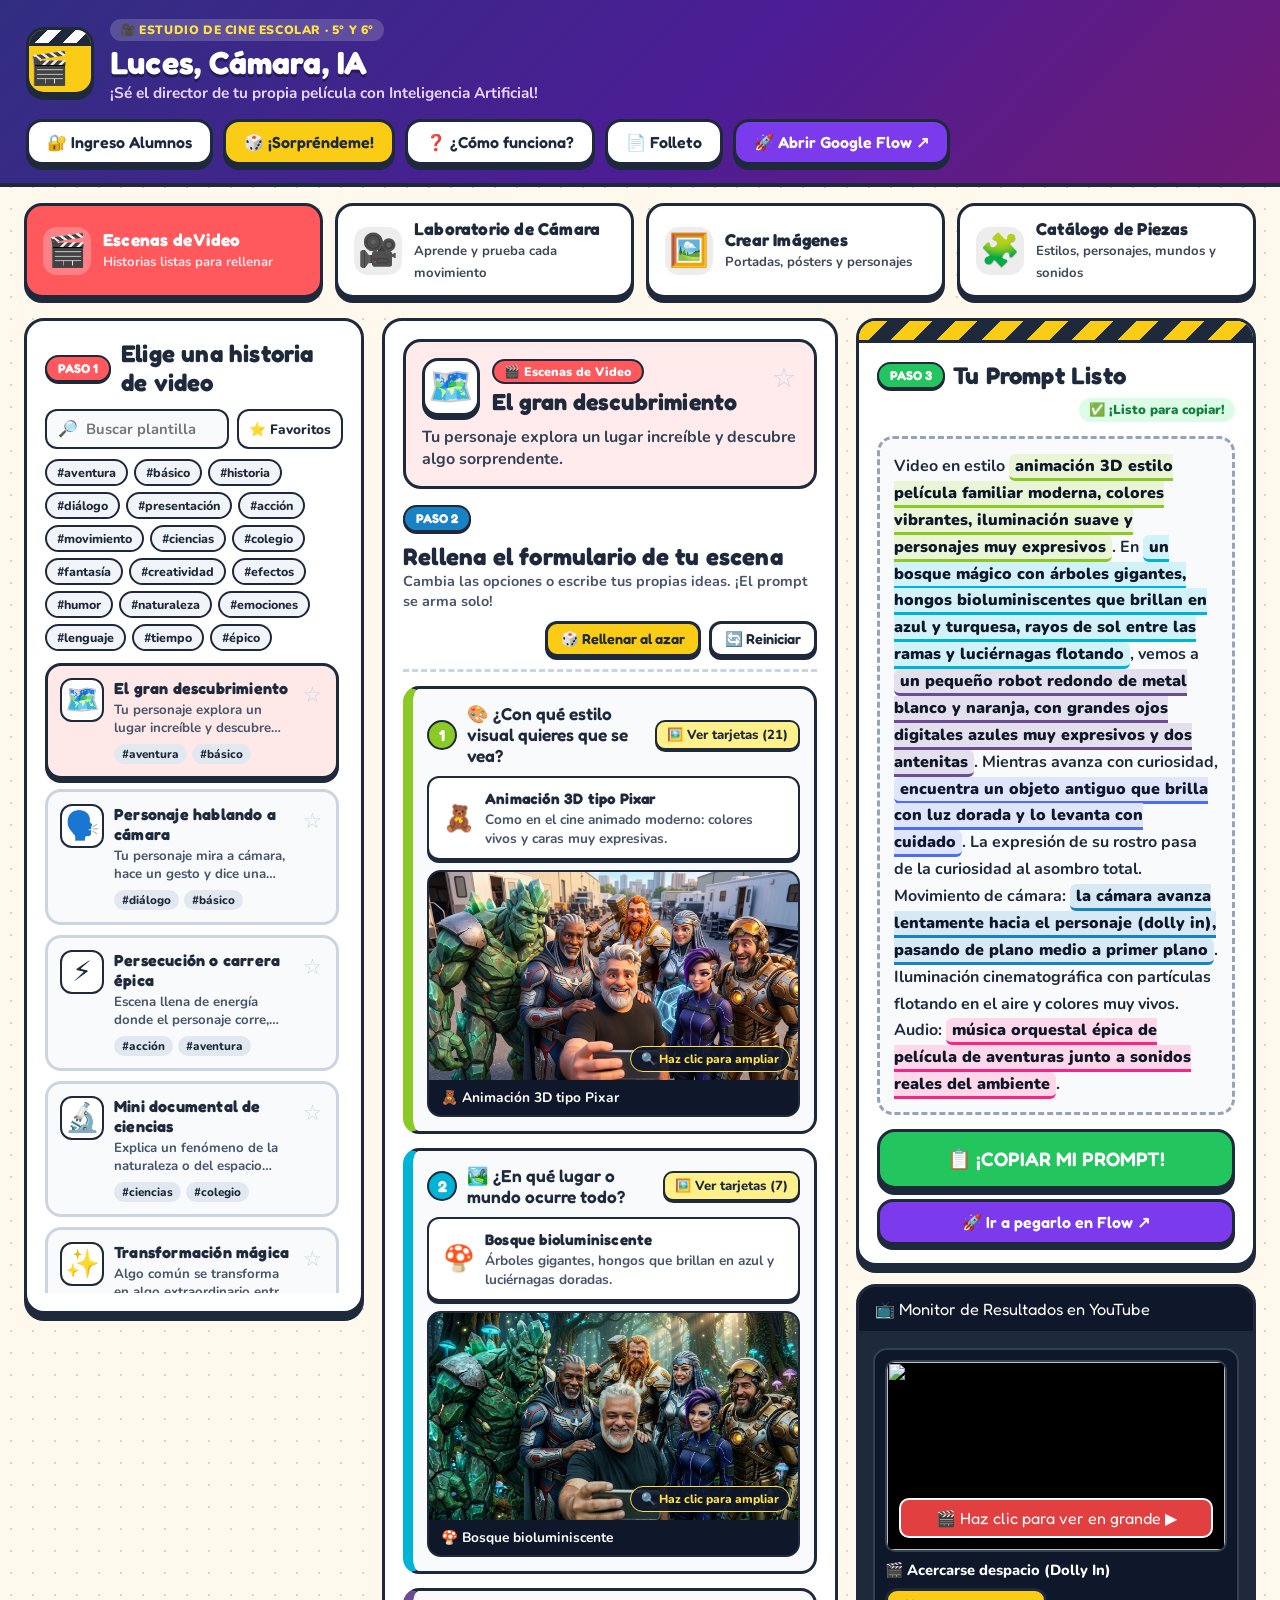
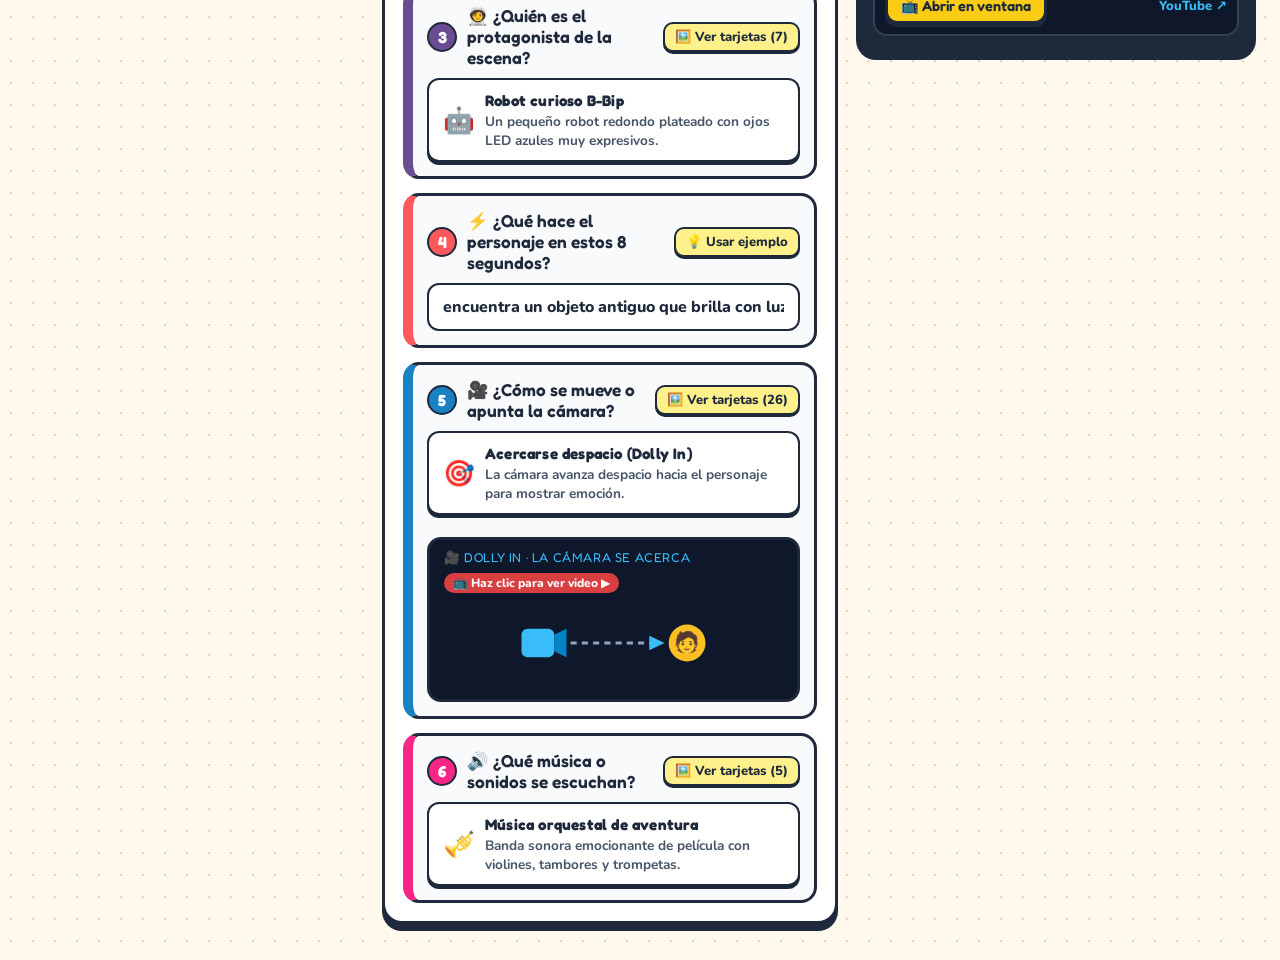
==== commit e92a90c8: "Agregar folleto imprimible para planificar la anécdota y el cortometraje" ====
--- a/index.html
+++ b/index.html
@@ -12,7 +12,7 @@
   <link rel="preconnect" href="https://fonts.googleapis.com">
   <link rel="preconnect" href="https://fonts.gstatic.com" crossorigin>
   <link href="https://fonts.googleapis.com/css2?family=Fredoka:wght@500;600;700&family=Nunito:wght@600;700;800;900&display=swap" rel="stylesheet">
-  <link rel="stylesheet" href="css/estilos.css?v=25">
+  <link rel="stylesheet" href="css/estilos.css?v=32">
 </head>
 <body>
   <!-- Aviso de borrador sin publicar (solo navegador del profe) -->
@@ -55,6 +55,9 @@
       <button id="btn-ayuda" class="btn3d btn3d--blanco">
         ❓ ¿Cómo funciona?
       </button>
+      <a class="btn3d btn3d--blanco" href="folleto-tarea.html" target="_blank" rel="noopener" title="Ver e imprimir la ficha de trabajo para planificar en papel">
+        📄 Folleto
+      </a>
       <a class="btn3d btn3d--morado" href="https://labs.google/fx/tools/flow" target="_blank" rel="noopener">
         🚀 Abrir Google Flow ↗
       </a>
@@ -345,6 +348,7 @@
         </ul>
       </div>
       <div class="modal__pie">
+        <a class="btn3d btn3d--amarillo" href="folleto-tarea.html" target="_blank" rel="noopener">📄 Imprimir Folleto de Tarea</a>
         <button type="button" class="btn3d btn3d--verde" data-cerrar>¡A dirigir! 🎬</button>
       </div>
     </div>
@@ -380,13 +384,18 @@
     </div>
   </dialog>
 
+  <!-- ==================== MODAL PROMPT (CLAQUETA + EDITAR A MANO) ==================== -->
+  <dialog id="dlg-prompt-prod" class="dialogo">
+    <div class="modal modal--claqueta" id="modal-prompt-prod-cuerpo"></div>
+  </dialog>
+
   <div id="toast" class="toast" role="status" aria-live="polite"></div>
 
   <script src="https://www.gstatic.com/firebasejs/10.8.0/firebase-app-compat.js"></script>
   <script src="https://www.gstatic.com/firebasejs/10.8.0/firebase-firestore-compat.js"></script>
-  <script src="js/usuarios.js?v=25"></script>
-  <script src="biblioteca.js?v=25"></script>
-  <script src="js/produccion.js?v=25"></script>
-  <script src="js/app.js?v=25"></script>
+  <script src="js/usuarios.js?v=32"></script>
+  <script src="biblioteca.js?v=32"></script>
+  <script src="js/produccion.js?v=32"></script>
+  <script src="js/app.js?v=32"></script>
 </body>
 </html>
--- a/css/estilos.css
+++ b/css/estilos.css
@@ -1817,6 +1817,280 @@
   border-radius: 10px;
   padding: 10px;
   flex: 1;
+}
+
+.fotograma__dialogo {
+  background: #fdf2f8;
+  border: 2px solid #f472b6;
+  border-left: 6px solid #f72585;
+  color: #831843;
+  border-radius: 10px;
+  padding: 8px 10px;
+  font-size: 0.88rem;
+  font-weight: 800;
+}
+
+/* ---------- La Anécdota de tu Película (3 actos) ---------- */
+.anecdota-card {
+  background: #fff;
+  border: 3px solid var(--borde);
+  border-radius: var(--radio);
+  box-shadow: 0 6px 0 var(--borde);
+  padding: 16px 20px;
+  display: flex;
+  flex-direction: column;
+  gap: 14px;
+}
+
+.anecdota-card__cab {
+  display: flex;
+  align-items: center;
+  gap: 12px;
+}
+
+.anecdota-card__icono {
+  font-size: 2rem;
+  width: 48px;
+  height: 48px;
+  flex-shrink: 0;
+  border-radius: 14px;
+  background: #fef9c3;
+  border: 2.5px solid var(--borde);
+  display: flex;
+  align-items: center;
+  justify-content: center;
+}
+
+.anecdota-card__cab h2 {
+  font-size: 1.2rem;
+  margin: 0;
+}
+
+.anecdota-card__cab p {
+  margin: 2px 0 0;
+  font-size: 0.88rem;
+  font-weight: 700;
+  color: var(--suave);
+}
+
+.anecdota-grid {
+  display: grid;
+  grid-template-columns: repeat(3, 1fr);
+  gap: 12px;
+}
+
+.anecdota-item {
+  background: #f8fafc;
+  border: 2.5px solid var(--borde);
+  border-left: 7px solid var(--ac, #0284c7);
+  border-radius: 14px;
+  padding: 10px 12px;
+  display: flex;
+  flex-direction: column;
+  gap: 6px;
+}
+
+.anecdota-item__top {
+  display: flex;
+  align-items: center;
+  gap: 8px;
+  flex-wrap: wrap;
+  font-size: 0.88rem;
+}
+
+.anecdota-item__badge {
+  background: var(--ac, #0284c7);
+  color: #fff;
+  font-family: 'Fredoka', sans-serif;
+  font-size: 0.76rem;
+  padding: 2px 8px;
+  border-radius: 999px;
+}
+
+.banner-anecdota-escena {
+  background: #fefce8;
+  border: 2.5px solid var(--borde);
+  border-left: 7px solid var(--ac, #0284c7);
+  border-radius: 14px;
+  padding: 10px 14px;
+  margin-bottom: 10px;
+  display: flex;
+  flex-direction: column;
+  gap: 6px;
+}
+
+.banner-anecdota-escena__cab {
+  display: flex;
+  align-items: center;
+  justify-content: space-between;
+  gap: 8px;
+  flex-wrap: wrap;
+}
+
+.banner-anecdota-escena__selector {
+  display: flex;
+  flex-wrap: wrap;
+  align-items: center;
+  gap: 8px;
+}
+
+.banner-anecdota-escena__preg {
+  font-size: 0.88rem;
+  font-weight: 800;
+  color: var(--tinta);
+}
+
+.banner-anecdota-escena__pills {
+  display: flex;
+  flex-wrap: wrap;
+  gap: 6px;
+}
+
+.pill-acto {
+  border: 2px solid var(--borde);
+  background: #fff;
+  color: var(--tinta);
+  border-radius: 999px;
+  padding: 4px 10px;
+  font-family: 'Fredoka', sans-serif;
+  font-size: 0.8rem;
+  font-weight: 600;
+  cursor: pointer;
+  transition: transform 0.1s, background 0.15s;
+}
+
+.pill-acto:hover {
+  transform: translateY(-1px);
+  background: #f1f5f9;
+}
+
+.pill-acto.activa {
+  background: var(--ac, #0284c7);
+  color: #fff;
+  box-shadow: 0 3px 0 var(--borde);
+}
+
+.banner-anecdota-escena__txt {
+  margin: 0;
+  font-size: 0.9rem;
+  font-weight: 700;
+  color: var(--tinta);
+}
+
+/* Claqueta compacta en columna derecha y Modal Claqueta */
+.claqueta-card--activa {
+  border-color: #6366f1;
+  box-shadow: 0 7px 0 var(--borde), 0 0 0 4px rgba(99, 102, 241, 0.22);
+}
+
+.claqueta-card__sub {
+  display: flex;
+  flex-wrap: wrap;
+  align-items: center;
+  gap: 8px;
+  font-size: 0.84rem;
+  font-weight: 800;
+  color: var(--tinta);
+}
+
+.claqueta-card__resumen {
+  margin: 0;
+  font-size: 0.88rem;
+  font-weight: 700;
+  color: var(--suave);
+}
+
+.claqueta-card__botones {
+  display: flex;
+  gap: 10px;
+  align-items: stretch;
+}
+
+.claqueta-card__botones .btn3d--gigante {
+  flex: 1;
+}
+
+.estado-prompt--editado {
+  background: #fef9c3;
+  color: #854d0e;
+  border: 2px solid #eab308;
+}
+
+.modal--claqueta {
+  padding: 0;
+}
+
+.claqueta-card--modal {
+  border: none;
+  box-shadow: none;
+  border-radius: 20px;
+  overflow: hidden;
+}
+
+.claqueta-card__top-der {
+  display: flex;
+  align-items: center;
+  gap: 10px;
+}
+
+.claqueta-editor {
+  display: flex;
+  flex-direction: column;
+  gap: 8px;
+}
+
+.claqueta-editor__label {
+  font-weight: 800;
+  font-size: 0.92rem;
+  color: var(--tinta);
+}
+
+.claqueta-editor__textarea {
+  font-size: 0.98rem;
+  line-height: 1.5;
+  resize: vertical;
+  background: #fffbeb;
+}
+
+.claqueta-editor__acciones {
+  display: flex;
+  flex-wrap: wrap;
+  gap: 8px;
+}
+
+.claqueta-modal__acciones {
+  display: flex;
+  flex-wrap: wrap;
+  gap: 10px;
+  align-items: stretch;
+}
+
+.claqueta-modal__acciones .btn3d--gigante {
+  flex: 1;
+  min-width: 200px;
+}
+
+.fotograma__acciones {
+  display: flex;
+  gap: 8px;
+  flex-wrap: wrap;
+}
+
+@keyframes pulsoAlertaPaso3 {
+  0%, 100% { transform: scale(1); box-shadow: 0 0 0 0 rgba(239, 68, 68, 0); }
+  25% { transform: scale(1.015); box-shadow: 0 0 0 6px rgba(239, 68, 68, 0.35); background: #fef2f2; }
+  75% { transform: scale(1.01); box-shadow: 0 0 0 4px rgba(239, 68, 68, 0.25); background: #fef2f2; }
+}
+
+.bloque-var--alerta {
+  border-color: #ef4444 !important;
+  animation: pulsoAlertaPaso3 0.9s ease-in-out 2;
+}
+
+@media (max-width: 980px) {
+  .anecdota-grid {
+    grid-template-columns: 1fr;
+  }
 }
 
 .prod-cab__acciones-cuenta {
